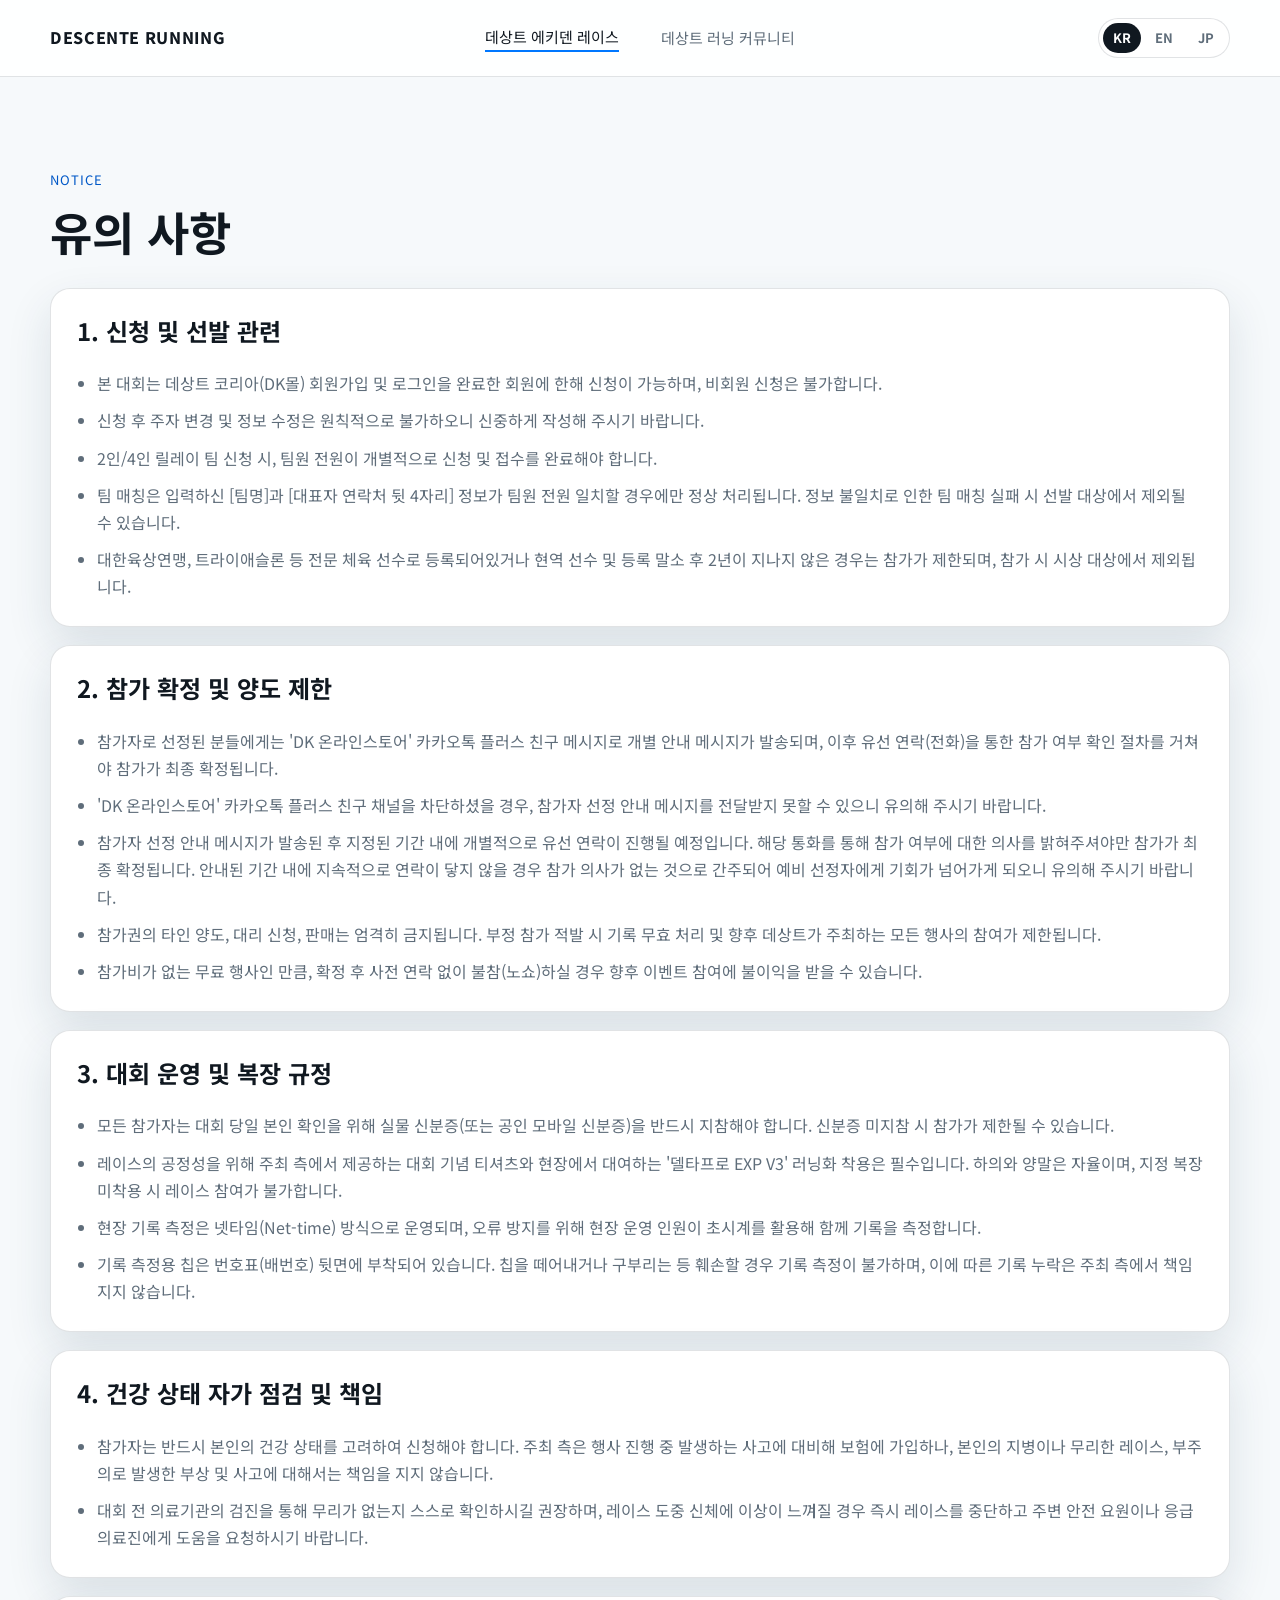
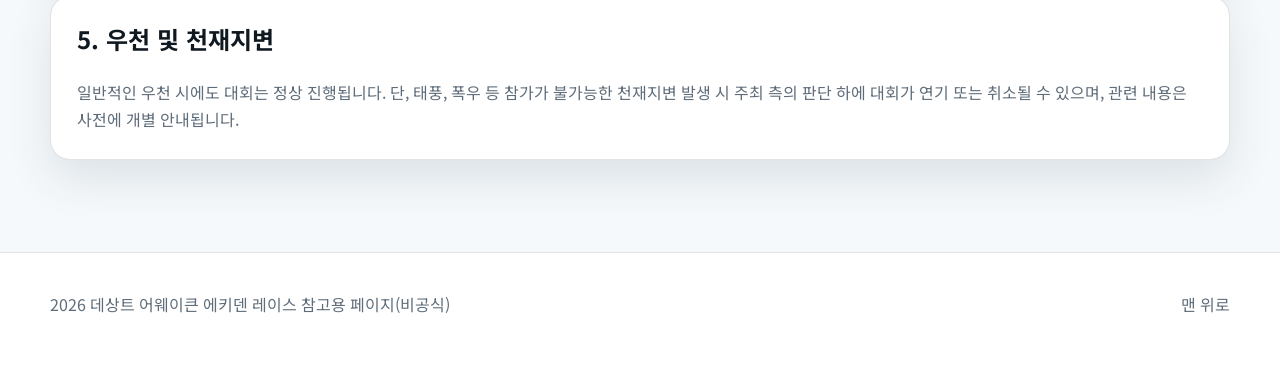
==== notice.html @ 78cc6387 "Add files via upload" ====
<!DOCTYPE html>
<html lang="ko">
<head>
  <meta charset="UTF-8" />
  <meta name="viewport" content="width=device-width, initial-scale=1.0" />
  <title>유의 사항 | 2026 데상트 어웨이큰 에키덴 레이스</title>
  <meta name="description" content="2026 데상트 어웨이큰 에키덴 레이스 유의 사항" />
  <link rel="preconnect" href="https://fonts.googleapis.com">
  <link rel="preconnect" href="https://fonts.gstatic.com" crossorigin>
  <link href="https://fonts.googleapis.com/css2?family=Noto+Sans+KR:wght@400;500;700;800&display=swap" rel="stylesheet">
  <link rel="stylesheet" href="styles.css" />
</head>
<body>
  <header class="site-header">
    <div class="container nav-wrap">
      <a href="index.html" class="brand">DESCENTE RUNNING</a>
      <button class="menu-toggle" aria-label="메뉴 열기">☰</button>
      <nav class="global-nav">
        <div class="nav-item" data-dropdown>
          <a class="nav-parent active" href="participation.html">데상트 에키덴 레이스</a>
          <div class="dropdown-menu">
            <a href="participation.html">참가 안내</a>
            <a href="race.html">레이스 운영</a>
            <a href="course.html">대회 코스</a>
            <a href="rules.html">규정</a>
            <a href="schedule.html">시간표</a>
            <a class="active" href="notice.html">유의 사항</a>
          </div>
        </div>
        <a href="drc.html">데상트 러닝 커뮤니티</a>
        <div class="language-switcher language-switcher-mobile" aria-label="언어 선택">
          <button type="button" data-lang="ko">KR</button>
          <button type="button" data-lang="en">EN</button>
          <button type="button" data-lang="ja">JP</button>
        </div>
      </nav>
      <div class="language-switcher language-switcher-desktop" aria-label="언어 선택">
        <button type="button" data-lang="ko">KR</button>
        <button type="button" data-lang="en">EN</button>
        <button type="button" data-lang="ja">JP</button>
      </div>
    </div>
  </header>

  <main id="top">
    <section class="section page-section">
      <div class="container">
        <div class="section-head">
          <p class="section-label">Notice</p>
          <h1>유의 사항</h1>
        </div>
        <div class="notice-stack">
          <article class="detail-card">
            <h3>1. 신청 및 선발 관련</h3>
            <ul>
              <li>본 대회는 데상트 코리아(DK몰) 회원가입 및 로그인을 완료한 회원에 한해 신청이 가능하며, 비회원 신청은 불가합니다.</li>
              <li>신청 후 주자 변경 및 정보 수정은 원칙적으로 불가하오니 신중하게 작성해 주시기 바랍니다.</li>
              <li>2인/4인 릴레이 팀 신청 시, 팀원 전원이 개별적으로 신청 및 접수를 완료해야 합니다.</li>
              <li>팀 매칭은 입력하신 [팀명]과 [대표자 연락처 뒷 4자리] 정보가 팀원 전원 일치할 경우에만 정상 처리됩니다. 정보 불일치로 인한 팀 매칭 실패 시 선발 대상에서 제외될 수 있습니다.</li>
              <li>대한육상연맹, 트라이애슬론 등 전문 체육 선수로 등록되어있거나 현역 선수 및 등록 말소 후 2년이 지나지 않은 경우는 참가가 제한되며, 참가 시 시상 대상에서 제외됩니다.</li>
            </ul>
          </article>

          <article class="detail-card">
            <h3>2. 참가 확정 및 양도 제한</h3>
            <ul>
              <li>참가자로 선정된 분들에게는 'DK 온라인스토어' 카카오톡 플러스 친구 메시지로 개별 안내 메시지가 발송되며, 이후 유선 연락(전화)을 통한 참가 여부 확인 절차를 거쳐야 참가가 최종 확정됩니다.</li>
              <li>'DK 온라인스토어' 카카오톡 플러스 친구 채널을 차단하셨을 경우, 참가자 선정 안내 메시지를 전달받지 못할 수 있으니 유의해 주시기 바랍니다.</li>
              <li>참가자 선정 안내 메시지가 발송된 후 지정된 기간 내에 개별적으로 유선 연락이 진행될 예정입니다. 해당 통화를 통해 참가 여부에 대한 의사를 밝혀주셔야만 참가가 최종 확정됩니다. 안내된 기간 내에 지속적으로 연락이 닿지 않을 경우 참가 의사가 없는 것으로 간주되어 예비 선정자에게 기회가 넘어가게 되오니 유의해 주시기 바랍니다.</li>
              <li>참가권의 타인 양도, 대리 신청, 판매는 엄격히 금지됩니다. 부정 참가 적발 시 기록 무효 처리 및 향후 데상트가 주최하는 모든 행사의 참여가 제한됩니다.</li>
              <li>참가비가 없는 무료 행사인 만큼, 확정 후 사전 연락 없이 불참(노쇼)하실 경우 향후 이벤트 참여에 불이익을 받을 수 있습니다.</li>
            </ul>
          </article>

          <article class="detail-card">
            <h3>3. 대회 운영 및 복장 규정</h3>
            <ul>
              <li>모든 참가자는 대회 당일 본인 확인을 위해 실물 신분증(또는 공인 모바일 신분증)을 반드시 지참해야 합니다. 신분증 미지참 시 참가가 제한될 수 있습니다.</li>
              <li>레이스의 공정성을 위해 주최 측에서 제공하는 대회 기념 티셔츠와 현장에서 대여하는 '델타프로 EXP V3' 러닝화 착용은 필수입니다. 하의와 양말은 자율이며, 지정 복장 미착용 시 레이스 참여가 불가합니다.</li>
              <li>현장 기록 측정은 넷타임(Net-time) 방식으로 운영되며, 오류 방지를 위해 현장 운영 인원이 초시계를 활용해 함께 기록을 측정합니다.</li>
              <li>기록 측정용 칩은 번호표(배번호) 뒷면에 부착되어 있습니다. 칩을 떼어내거나 구부리는 등 훼손할 경우 기록 측정이 불가하며, 이에 따른 기록 누락은 주최 측에서 책임지지 않습니다.</li>
            </ul>
          </article>

          <article class="detail-card">
            <h3>4. 건강 상태 자가 점검 및 책임</h3>
            <ul>
              <li>참가자는 반드시 본인의 건강 상태를 고려하여 신청해야 합니다. 주최 측은 행사 진행 중 발생하는 사고에 대비해 보험에 가입하나, 본인의 지병이나 무리한 레이스, 부주의로 발생한 부상 및 사고에 대해서는 책임을 지지 않습니다.</li>
              <li>대회 전 의료기관의 검진을 통해 무리가 없는지 스스로 확인하시길 권장하며, 레이스 도중 신체에 이상이 느껴질 경우 즉시 레이스를 중단하고 주변 안전 요원이나 응급 의료진에게 도움을 요청하시기 바랍니다.</li>
            </ul>
          </article>

          <article class="detail-card">
            <h3>5. 우천 및 천재지변</h3>
            <p>일반적인 우천 시에도 대회는 정상 진행됩니다. 단, 태풍, 폭우 등 참가가 불가능한 천재지변 발생 시 주최 측의 판단 하에 대회가 연기 또는 취소될 수 있으며, 관련 내용은 사전에 개별 안내됩니다.</p>
          </article>
        </div>
      </div>
    </section>
  </main>

  <footer class="site-footer">
    <div class="container footer-wrap">
      <p>2026 데상트 어웨이큰 에키덴 레이스 참고용 페이지(비공식)</p>
      <a href="#top">맨 위로</a>
    </div>
  </footer>

  <script src="script.js"></script>
</body>
</html>
---- styles.css ----
:root {
  --bg: #f6f9fb;
  --surface: #ffffff;
  --surface-2: #edf5f7;
  --line: rgba(13,31,45,0.12);
  --text: #101820;
  --muted: #5f6d7a;
  --accent: #0077ff;
  --accent-dark: #0058c7;
  --highlight: #c8ff3d;
  --container: 1180px;
  --radius: 20px;
  --shadow: 0 18px 45px rgba(24,56,84,0.12);
}
* { box-sizing: border-box; }
html { scroll-behavior: smooth; }
section[id] { scroll-margin-top: 96px; }
body { margin: 0; font-family: 'Noto Sans KR', sans-serif; background: var(--bg); color: var(--text); line-height: 1.7; }
a { color: inherit; text-decoration: none; }
button { font: inherit; }
img { max-width: 100%; display: block; }
.container { width: min(calc(100% - 40px), var(--container)); margin: 0 auto; }
.narrow { width: min(calc(100% - 40px), 860px); margin: 0 auto; }
.site-header { position: sticky; top: 0; z-index: 30; backdrop-filter: blur(16px); background: rgba(255,255,255,0.88); border-bottom: 1px solid var(--line); }
.nav-wrap { position: relative; display: flex; align-items: center; justify-content: flex-start; gap: 24px; min-height: 76px; }
.brand { position: relative; z-index: 2; font-weight: 800; letter-spacing: 0.04em; }
.global-nav { position: absolute; left: 50%; transform: translateX(-50%); display: flex; flex-wrap: wrap; align-items: center; justify-content: center; gap: 42px; color: var(--muted); font-size: 15px; }
.global-nav a:hover, .global-nav a.active, .nav-parent:hover, .nav-parent.active { color: var(--text); }
.global-nav a.active, .nav-parent.active { border-bottom: 2px solid var(--accent); }
.nav-item { position: relative; }
.nav-parent { display: inline-flex; align-items: center; gap: 6px; padding: 0; border: 0; background: transparent; color: var(--muted); cursor: pointer; }
.dropdown-menu { display: none; position: absolute; top: 100%; left: 50%; transform: translateX(-50%); min-width: 180px; padding: 10px; border: 1px solid var(--line); border-radius: 16px; background: rgba(255,255,255,0.98); box-shadow: var(--shadow); }
.dropdown-menu a { display: block; padding: 9px 12px; border-radius: 10px; white-space: nowrap; color: var(--muted); }
.dropdown-menu a:hover, .dropdown-menu a.active { color: var(--accent-dark); background: rgba(0,119,255,0.09); border-bottom: 0; }
.nav-item.open .dropdown-menu, .nav-item:hover .dropdown-menu, .nav-item:focus-within .dropdown-menu { display: block; }
.menu-toggle { display: none; background: transparent; color: var(--text); border: 1px solid var(--line); border-radius: 12px; padding: 8px 12px; }
.language-switcher { display: inline-flex; align-items: center; gap: 4px; padding: 4px; border: 1px solid var(--line); border-radius: 999px; background: rgba(255,255,255,0.86); }
.language-switcher button { min-width: 38px; min-height: 30px; padding: 0 8px; border: 0; border-radius: 999px; background: transparent; color: var(--muted); font-size: 13px; font-weight: 700; cursor: pointer; }
.language-switcher button.active { background: var(--text); color: #fff; }
.language-switcher-desktop { position: relative; z-index: 2; margin-left: auto; }
.language-switcher-mobile { display: none; }
.hero { padding: 88px 0 56px; background: radial-gradient(circle at top right, rgba(200,255,61,0.45), transparent 30%), linear-gradient(180deg, #e5f5ff 0%, #f6f9fb 100%); }
.hero-grid { display: grid; grid-template-columns: 1.3fr 0.9fr; gap: 28px; align-items: stretch; }
.eyebrow, .section-label { color: var(--accent-dark); text-transform: uppercase; letter-spacing: 0.08em; font-size: 13px; margin: 0 0 14px; }
.hero h1 { font-size: clamp(38px, 6vw, 72px); line-height: 1.05; margin: 0 0 20px; }
.lead, .section-desc { color: var(--muted); font-size: 18px; margin: 0; }
.hero-actions { display: flex; flex-wrap: wrap; gap: 12px; margin-top: 28px; }
.btn { display: inline-flex; align-items: center; justify-content: center; min-height: 50px; padding: 0 20px; border-radius: 999px; font-weight: 700; border: 1px solid transparent; }
.btn.primary { background: var(--accent); color: #fff; }
.btn.ghost { border-color: var(--line); }
.form-action { margin-top: 18px; display: flex; justify-content: center; }
.hero-panel { display: grid; gap: 14px; }
.stat-card, .info-card, .detail-card, .table-card, .notice-box, .course-placeholder { background: var(--surface); border: 1px solid var(--line); border-radius: var(--radius); box-shadow: var(--shadow); }
.stat-card { padding: 22px; }
.stat-card span, .info-card span { display: block; color: var(--muted); font-size: 14px; margin-bottom: 10px; }
.stat-card strong, .info-card strong { font-size: 21px; line-height: 1.4; }
.stat-card.accent { background: linear-gradient(135deg, rgba(0,119,255,0.12), rgba(200,255,61,0.32)); }
.quick-links { padding: 0 0 12px; }
.quick-grid { display: grid; grid-template-columns: repeat(4, 1fr); gap: 14px; }
.quick-grid a { padding: 18px 20px; border-radius: 16px; border: 1px solid var(--line); background: var(--surface); text-align: center; color: var(--muted); }
.quick-grid a:hover { color: var(--accent-dark); border-color: rgba(0,119,255,0.35); }
.section { padding: 92px 0; }
.section.alt { background: #edf5f7; }
.section-head { margin-bottom: 30px; }
.section h1, .section h2 { font-size: clamp(28px, 4vw, 46px); line-height: 1.15; margin: 0; }
.participation-page .section-head { margin-bottom: 34px; }
.participation-page .tabs { display: grid; gap: 22px; }
.participation-page .tabs .tab-buttons { margin-bottom: 0; gap: 12px; }
.participation-page .tab-btn { min-height: 48px; padding: 12px 20px; }
.participation-page .tab-panel.active { display: grid; gap: 20px; }
.participation-page .table-card,
.participation-page .notice-box { margin-top: 0; }
.participation-page .table-card h3,
.participation-page .notice-box h3 { margin-bottom: 14px; }
.participation-page .application-box p { margin: 2px 0 0; line-height: 1.75; }
.participation-page .form-action { margin-top: 6px; justify-content: flex-start; }
.participation-page .crew-link-grid { margin-top: 4px; }
.intro-section { min-height: calc(100vh - 139px); display: flex; align-items: center; background: radial-gradient(circle at top right, rgba(200,255,61,0.50), transparent 30%), radial-gradient(circle at left top, rgba(0,119,255,0.14), transparent 34%), linear-gradient(180deg, #e9f7ff 0%, #f6f9fb 100%); }
.intro-section h1 { font-size: clamp(40px, 6vw, 72px); line-height: 1.05; }
.intro-copy { color: var(--muted); font-size: 18px; margin: 18px 0 0; }
.home-info-head { margin-top: 42px; margin-bottom: 16px; }
.home-info-head h2 { font-size: clamp(26px, 3.4vw, 40px); }
.event-summary-table { margin-top: 0; }
.event-summary-table table { min-width: 0; }
.event-summary-table th { width: 140px; }
.home-division-head { margin-top: 34px; margin-bottom: 16px; }
.home-division-head h3 { margin: 0; font-size: clamp(26px, 3.4vw, 40px); line-height: 1.15; }
.division-table-desktop { margin-top: 0; }
.division-table-mobile { display: none; }
.home-info-actions { display: flex; flex-wrap: wrap; justify-content: center; gap: 12px; margin-top: 18px; }
.page-section { min-height: calc(100vh - 139px); }
.race-subnav { display: flex; flex-wrap: wrap; gap: 10px; margin: 0 0 28px; }
.race-subnav a { display: inline-flex; align-items: center; justify-content: center; min-height: 44px; padding: 0 16px; border: 1px solid var(--line); border-radius: 999px; color: var(--muted); background: var(--surface); font-weight: 700; }
.race-subnav a:hover { color: #fff; background: var(--accent); border-color: transparent; }
.video-wrap { margin-top: 28px; border-radius: 24px; overflow: hidden; border: 1px solid var(--line); }
.video-wrap iframe { width: 100%; aspect-ratio: 16 / 9; border: 0; }
.card-grid { display: grid; gap: 20px; }
.card-grid.four { grid-template-columns: repeat(4, 1fr); }
.card-grid.three { grid-template-columns: repeat(3, 1fr); }
.card-grid.two { grid-template-columns: repeat(2, 1fr); }
.info-card, .detail-card { padding: 26px; }
.detail-card h3, .table-card h3 { margin-top: 0; font-size: 24px; line-height: 1.3; }
.detail-card ul, .accordion-body ul { margin: 0; padding-left: 20px; color: var(--muted); }
.detail-card li + li { margin-top: 10px; }
.detail-card p { color: var(--muted); margin: 0; }
.notice-stack { display: grid; gap: 18px; }
.rules-stack .detail-card { display: grid; gap: 18px; }
.rules-stack .detail-card > * { margin-top: 0; margin-bottom: 0; }
.rules-stack .detail-card h2 { font-size: clamp(24px, 3vw, 34px); }
.race-format-stack { display: grid; gap: 22px; }
.tabs .detail-card.tab-panel.active { display: grid; gap: 24px; }
.tabs .detail-card.tab-panel.active > * { margin-top: 0; margin-bottom: 0; }
.compact-head { margin-bottom: 18px; }
.compact-head h2 { font-size: clamp(24px, 3vw, 36px); }
.tabs .detail-card.tab-panel.active .compact-head { margin-bottom: 0; }
.info-block { margin-top: 22px; }
.tabs .detail-card.tab-panel.active .info-block { margin-top: 0; }
.info-block h3 { margin: 0 0 12px; font-size: 24px; }
.info-block h4 { margin: 18px 0 8px; font-size: 18px; }
.info-block p { margin: 0 0 12px; color: var(--muted); }
.info-block p:last-child { margin-bottom: 0; }
.info-block ul { margin: 0; padding-left: 20px; color: var(--muted); }
.info-block ul + p { margin-top: 12px; }
.info-block li + li { margin-top: 10px; }
.reward-box { margin-top: 18px; padding: 16px; border-radius: 16px; background: rgba(200,255,61,0.24); border: 1px solid rgba(0,119,255,0.14); }
.reward-box p { margin: 6px 0; }
.table-card { padding: 26px; margin-top: 20px; }
.table-card table { width: 100%; border-collapse: collapse; min-width: 720px; }
.table-card.compact-table { overflow-x: auto; }
.table-card.compact-table table { min-width: 520px; }
.table-card.inline-table { margin-top: 0; padding: 0; border: 0; border-radius: 0; box-shadow: none; background: transparent; }
.table-card.inline-table table { min-width: 520px; }
.table-card.inline-table h3 { margin-bottom: 12px; }
.table-card th, .table-card td { text-align: left; padding: 15px 14px; border-bottom: 1px solid var(--line); vertical-align: top; }
.table-card th { color: var(--text); font-size: 14px; width: 180px; }
.table-card td { color: var(--muted); font-size: 15px; }
.drc-program-table table { min-width: 680px; }
.drc-program-table th,
.drc-program-table td { padding: 14px 10px; }
.drc-program-table th:first-child,
.drc-program-table td:first-child { width: 52px; text-align: center; }
.drc-program-table th:nth-child(2),
.drc-program-table td:nth-child(2) { width: 120px; }
.drc-program-table th:nth-child(3),
.drc-program-table td:nth-child(3) { width: 92px; white-space: nowrap; }
.drc-program-table th:nth-child(4),
.drc-program-table td:nth-child(4) { width: 110px; white-space: nowrap; }
.table-note { margin: 12px 0 0; color: var(--muted); font-size: 15px; }
.scrollable { overflow-x: auto; }
.top-gap { margin-top: 32px; }
.tabs { display: grid; gap: 22px; }
.tabs .tab-buttons { display: flex; flex-wrap: wrap; gap: 12px; margin-bottom: 0; }
.tab-btn { border: 1px solid var(--line); border-radius: 999px; background: var(--surface); color: var(--muted); padding: 12px 18px; min-height: 48px; cursor: pointer; }
.tab-btn.active { background: var(--accent); color: #fff; border-color: transparent; font-weight: 700; }
.tab-panel { display: none; }
.tab-panel.active { display: block; }
.notice-box { padding: 24px; color: var(--text); background: linear-gradient(135deg, rgba(0,119,255,0.10), rgba(200,255,61,0.24)); }
.notice-box.compact { margin-top: 20px; }
.notice-box h3 { margin: 0 0 12px; font-size: 24px; }
.application-box { background: var(--surface); }
.application-steps { margin: 0 0 14px; padding: 0; list-style: none; display: grid; gap: 10px; counter-reset: application-step; }
.application-steps li { position: relative; padding: 12px 16px 12px 52px; border: 1px solid var(--line); border-radius: 16px; background: rgba(0,119,255,0.04); color: var(--text); font-weight: 700; }
.application-steps li::before { counter-increment: application-step; content: counter(application-step); position: absolute; left: 14px; top: 50%; width: 26px; height: 26px; border-radius: 999px; background: var(--accent); color: #fff; font-size: 13px; font-weight: 800; display: grid; place-items: center; transform: translateY(-50%); }
.crew-link-grid { display: grid; grid-template-columns: repeat(2, minmax(0, 1fr)); gap: 10px; }
.crew-link-grid a { display: block; padding: 14px 16px; border: 1px solid var(--line); border-radius: 16px; background: rgba(0,119,255,0.04); color: var(--text); font-weight: 700; text-decoration: none; transition: border-color 0.2s ease, transform 0.2s ease, background 0.2s ease; }
.crew-link-grid a:hover,
.crew-link-grid a:focus-visible { border-color: var(--accent); background: rgba(0,119,255,0.08); transform: translateY(-1px); }
.dress-code-box h3 { margin: 0 0 12px; font-size: 24px; }
.dress-code-box h4 { margin: 18px 0 8px; font-size: 18px; }
.dress-code-box p { margin: 0 0 12px; color: var(--text); }
.dress-code-box p:last-child { margin-bottom: 0; }
.dress-code-box ul { margin: 0; padding-left: 20px; color: var(--text); }
.dress-code-box li + li { margin-top: 10px; }
.bracket-card { margin-top: 18px; }
.tournament-bracket { display: grid; grid-template-columns: minmax(280px, 1fr) 72px minmax(240px, 0.9fr); gap: 18px; align-items: stretch; }
.bracket-round { display: grid; gap: 14px; }
.final-round { align-content: center; }
.bracket-round-title { margin: 0; color: var(--accent-dark); font-size: 13px; font-weight: 800; letter-spacing: 0.08em; text-transform: uppercase; }
.bracket-match { position: relative; padding: 18px; border: 1px solid var(--line); border-radius: 18px; background: rgba(255,255,255,0.88); box-shadow: var(--shadow); }
.bracket-match-title { margin: 0 0 6px; font-size: 18px; font-weight: 800; color: var(--text); }
.bracket-match-body { margin: 0; color: var(--muted); font-size: 15px; }
.bracket-match-note { margin: 10px 0 0; color: var(--accent-dark); font-size: 13px; font-weight: 700; }
.bracket-connectors { position: relative; display: grid; grid-template-rows: repeat(3, 1fr); align-items: center; min-height: 320px; }
.bracket-connectors::before { content: ""; position: absolute; left: 18px; top: 16.666%; bottom: 16.666%; width: 2px; background: var(--line-strong, var(--accent)); }
.bracket-connectors::after { content: ""; position: absolute; left: 18px; top: 50%; width: 36px; height: 2px; background: var(--line-strong, var(--accent)); transform: translateY(-50%); }
.bracket-connectors span { display: block; width: 20px; height: 2px; background: var(--line-strong, var(--accent)); }
.championship-match { min-height: 220px; display: grid; align-content: center; }
.bracket-team-list { margin: 4px 0 0; padding-left: 18px; color: var(--muted); }
.bracket-team-list li + li { margin-top: 8px; }
.accordion { display: grid; gap: 14px; }
.accordion-item { border: 1px solid var(--line); border-radius: 18px; overflow: hidden; background: var(--surface); box-shadow: var(--shadow); }
.accordion-header { width: 100%; background: transparent; color: var(--text); border: 0; padding: 20px 22px; text-align: left; font-weight: 700; cursor: pointer; }
.accordion-body { display: none; padding: 0 22px 22px; }
.accordion-item.open .accordion-body { display: block; }
.course-placeholder { min-height: 260px; display: grid; place-items: center; text-align: center; padding: 32px; border-style: dashed; }
.course-placeholder p { font-size: 28px; margin: 0 0 10px; }
.course-placeholder span { color: var(--muted); }
.site-footer { padding: 22px 0 40px; border-top: 1px solid var(--line); background: #fff; }
.footer-wrap { display: flex; justify-content: space-between; align-items: center; gap: 16px; color: var(--muted); }
@media (max-width: 1024px) { .hero-grid, .card-grid.four, .card-grid.three, .card-grid.two, .quick-grid { grid-template-columns: 1fr 1fr; } }
@media (max-width: 780px) {
  .menu-toggle { display: inline-flex; margin-left: auto; }
  .global-nav { display: none; position: absolute; top: 76px; right: 20px; left: 20px; transform: none; padding: 16px; background: rgba(255,255,255,0.98); border: 1px solid var(--line); border-radius: 18px; flex-direction: column; gap: 18px; text-align: center; }
  .global-nav.open { display: flex; }
  .language-switcher-desktop { display: none; }
  .language-switcher-mobile { display: inline-flex; justify-content: center; align-self: center; margin-top: 2px; }
  .nav-item { width: 100%; }
  .nav-parent { width: 100%; justify-content: center; min-height: 38px; }
  .global-nav > a { text-align: center; }
  .dropdown-menu { position: static; display: none; transform: none; min-width: 0; margin-top: 8px; padding: 8px; box-shadow: none; background: rgba(0,119,255,0.06); }
  .nav-item:hover .dropdown-menu,
  .nav-item:focus-within .dropdown-menu { display: none; }
  .nav-item.open .dropdown-menu { display: grid; }
  .dropdown-menu a { white-space: normal; }
  .section { padding: 76px 0; }
  .section-head { margin-bottom: 24px; }
  .table-card { padding: 18px; }
  .table-card table,
  .table-card.compact-table table,
  .table-card.inline-table table { min-width: 0; }
  .table-card thead { display: none; }
  .table-card tr { display: grid; gap: 6px; padding: 14px 0; border-bottom: 1px solid var(--line); }
  .table-card th,
  .table-card td { display: block; width: 100%; padding: 0; border-bottom: 0; }
  .table-card th { color: var(--accent-dark); font-size: 13px; }
  .table-card td { font-size: 15px; }
  .table-card td:first-child { color: var(--accent-dark); font-weight: 700; font-size: 13px; }
  .table-card td[rowspan] { grid-row: auto; }
  .tabs { gap: 18px; }
  .tabs .tab-buttons { gap: 10px; }
  .tab-btn { width: 100%; justify-content: center; min-height: 46px; }
  .notice-box { padding: 20px; }
  .drc-program-table th:first-child,
  .drc-program-table td:first-child,
  .drc-program-table th:nth-child(2),
  .drc-program-table td:nth-child(2),
  .drc-program-table th:nth-child(3),
  .drc-program-table td:nth-child(3),
  .drc-program-table th:nth-child(4),
  .drc-program-table td:nth-child(4) { width: 100%; text-align: left; }
  .tournament-bracket { grid-template-columns: 1fr; gap: 12px; }
  .bracket-connectors { min-height: 40px; }
  .bracket-connectors::before { left: 50%; top: 10px; width: 2px; height: 20px; transform: translateX(-50%); }
  .bracket-connectors::after { display: none; }
  .bracket-connectors span { display: none; }
  .championship-match { min-height: 0; }
  .application-steps li { padding: 12px 14px 12px 48px; }
  .crew-link-grid { grid-template-columns: 1fr; }
  .participation-page .section-head { margin-bottom: 28px; }
  .participation-page .tabs { gap: 18px; }
  .participation-page .tab-panel.active { gap: 18px; }
  .participation-page .form-action { justify-content: center; margin-top: 2px; }
  .home-info-head,
  .home-division-head { margin-bottom: 12px; }
  .home-division-head { margin-top: 26px; }
  .home-division-head .section-label { margin-bottom: 8px; }
  .division-table-desktop { display: none; }
  .division-table-mobile { display: grid; gap: 14px; }
  .division-table-mobile .table-card { margin-top: 0; }
  .hero-grid, .card-grid.four, .card-grid.three, .card-grid.two, .quick-grid { grid-template-columns: 1fr; }
  .footer-wrap { display: grid; grid-template-columns: 1fr; gap: 6px; }
  .hero { padding-top: 60px; }
  .lead, .intro-copy, .section-desc { font-size: 16px; }
}
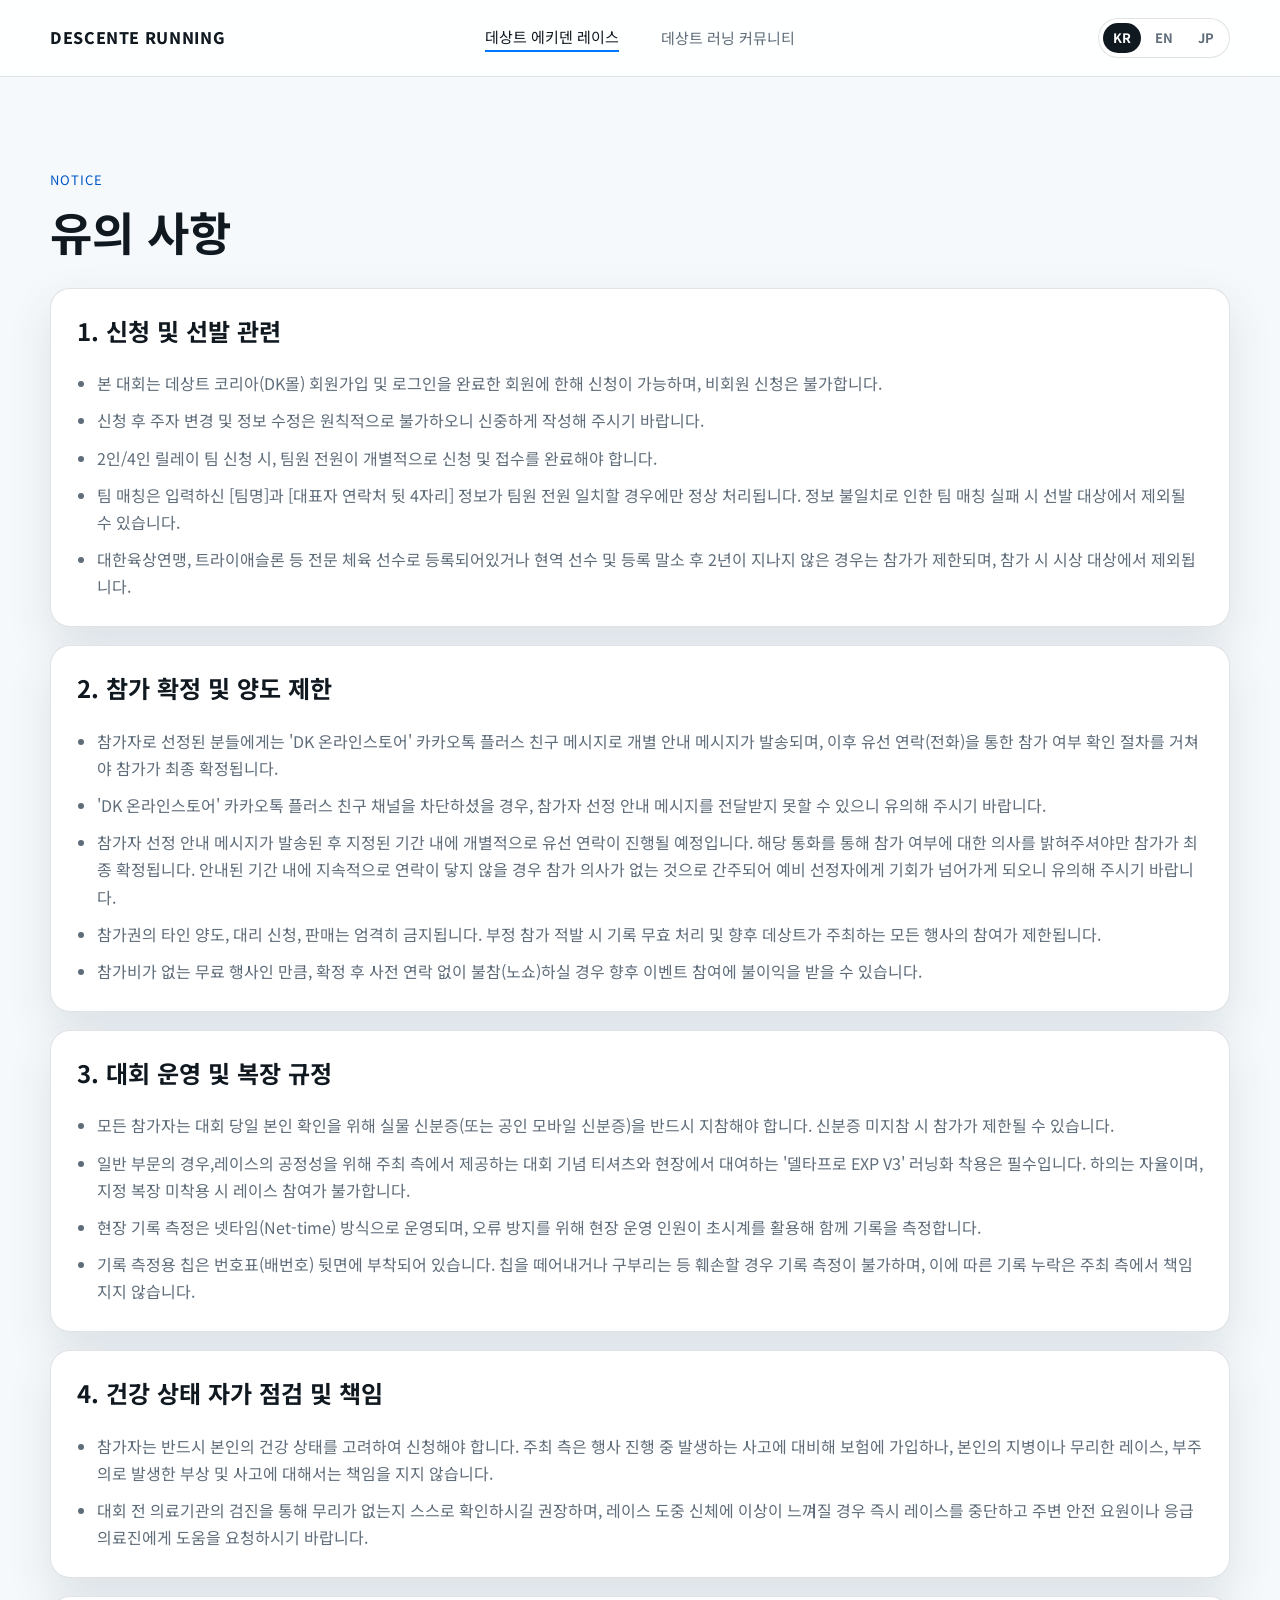
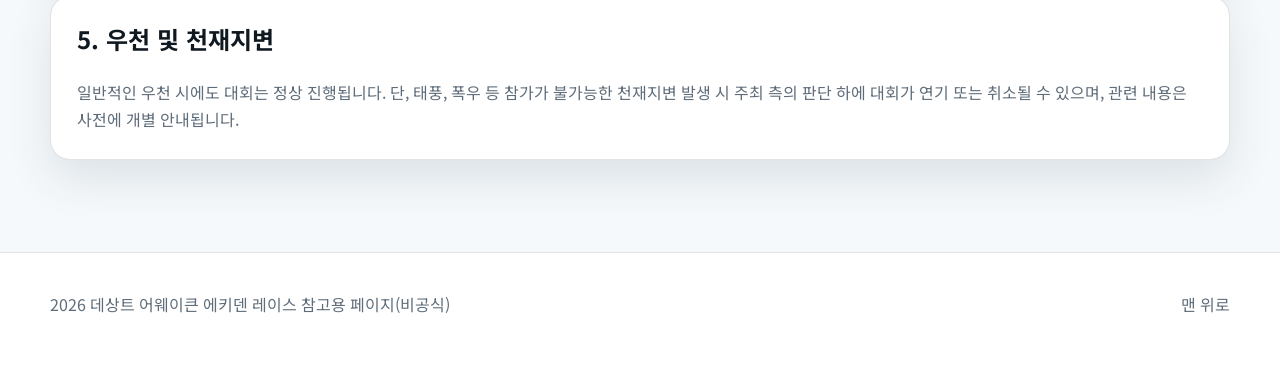
==== commit e24bd2ee: "Update notice page content" ====
--- a/notice.html
+++ b/notice.html
@@ -76,7 +76,7 @@
             <h3>3. 대회 운영 및 복장 규정</h3>
             <ul>
               <li>모든 참가자는 대회 당일 본인 확인을 위해 실물 신분증(또는 공인 모바일 신분증)을 반드시 지참해야 합니다. 신분증 미지참 시 참가가 제한될 수 있습니다.</li>
-              <li>레이스의 공정성을 위해 주최 측에서 제공하는 대회 기념 티셔츠와 현장에서 대여하는 '델타프로 EXP V3' 러닝화 착용은 필수입니다. 하의와 양말은 자율이며, 지정 복장 미착용 시 레이스 참여가 불가합니다.</li>
+              <li>일반 부문의 경우,레이스의 공정성을 위해 주최 측에서 제공하는 대회 기념 티셔츠와 현장에서 대여하는 '델타프로 EXP V3' 러닝화 착용은 필수입니다. 하의는 자율이며, 지정 복장 미착용 시 레이스 참여가 불가합니다.</li>
               <li>현장 기록 측정은 넷타임(Net-time) 방식으로 운영되며, 오류 방지를 위해 현장 운영 인원이 초시계를 활용해 함께 기록을 측정합니다.</li>
               <li>기록 측정용 칩은 번호표(배번호) 뒷면에 부착되어 있습니다. 칩을 떼어내거나 구부리는 등 훼손할 경우 기록 측정이 불가하며, 이에 따른 기록 누락은 주최 측에서 책임지지 않습니다.</li>
             </ul>
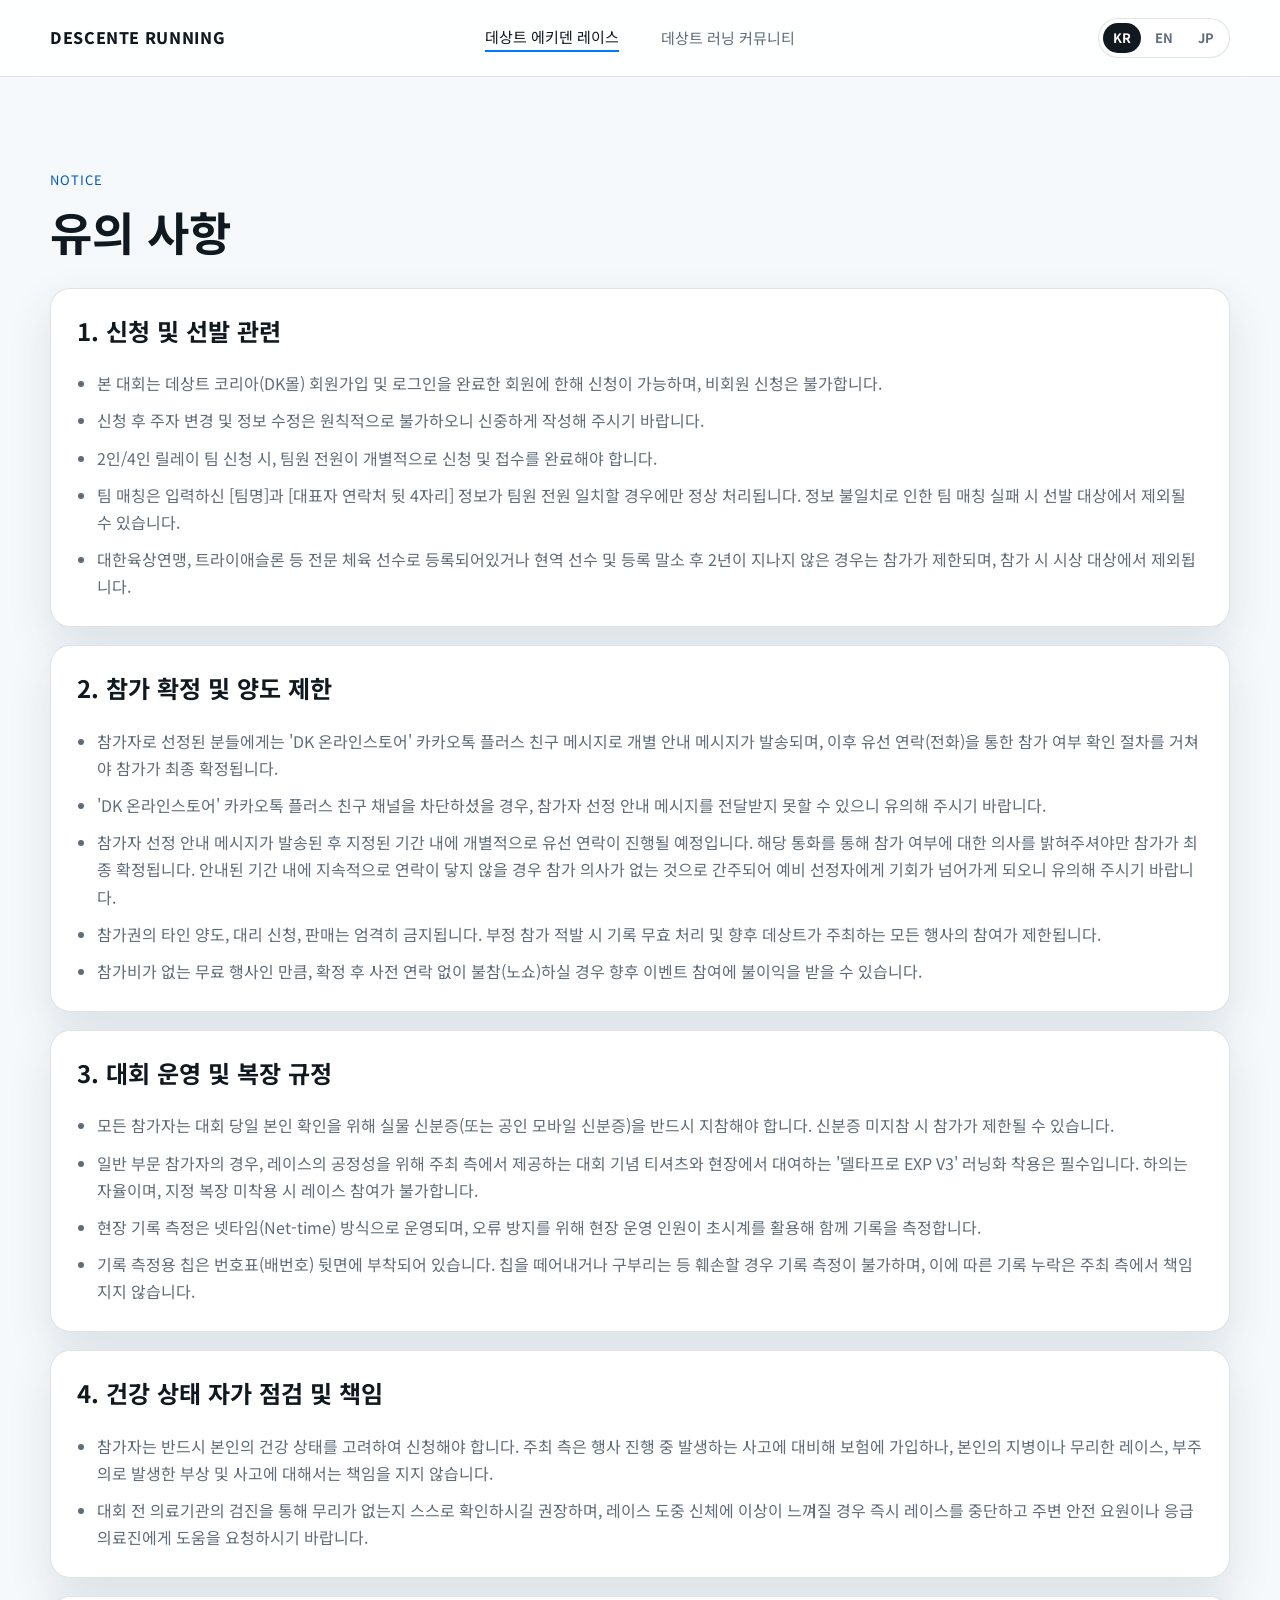
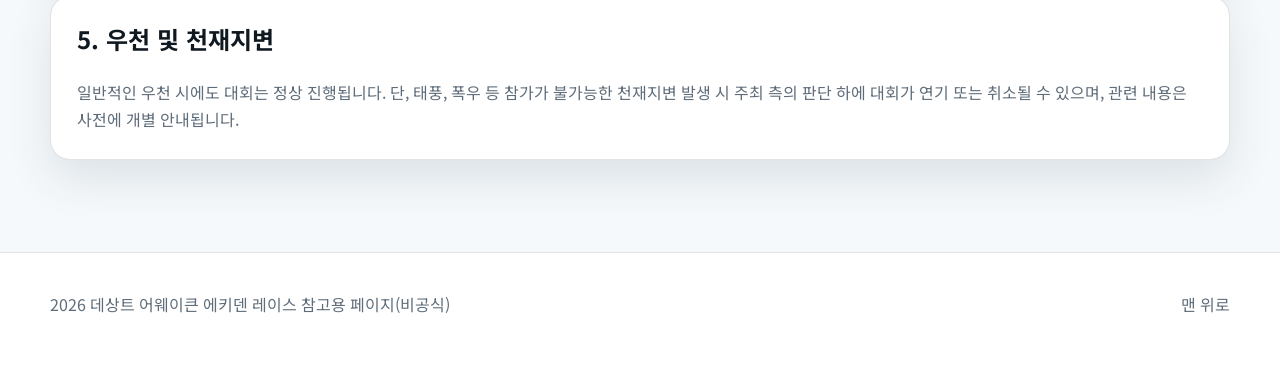
==== commit dbd99596: "수정 내용" ====
--- a/notice.html
+++ b/notice.html
@@ -76,7 +76,7 @@
             <h3>3. 대회 운영 및 복장 규정</h3>
             <ul>
               <li>모든 참가자는 대회 당일 본인 확인을 위해 실물 신분증(또는 공인 모바일 신분증)을 반드시 지참해야 합니다. 신분증 미지참 시 참가가 제한될 수 있습니다.</li>
-              <li>일반 부문의 경우,레이스의 공정성을 위해 주최 측에서 제공하는 대회 기념 티셔츠와 현장에서 대여하는 '델타프로 EXP V3' 러닝화 착용은 필수입니다. 하의는 자율이며, 지정 복장 미착용 시 레이스 참여가 불가합니다.</li>
+              <li>일반 부문 참가자의 경우, 레이스의 공정성을 위해 주최 측에서 제공하는 대회 기념 티셔츠와 현장에서 대여하는 '델타프로 EXP V3' 러닝화 착용은 필수입니다. 하의는 자율이며, 지정 복장 미착용 시 레이스 참여가 불가합니다.</li>
               <li>현장 기록 측정은 넷타임(Net-time) 방식으로 운영되며, 오류 방지를 위해 현장 운영 인원이 초시계를 활용해 함께 기록을 측정합니다.</li>
               <li>기록 측정용 칩은 번호표(배번호) 뒷면에 부착되어 있습니다. 칩을 떼어내거나 구부리는 등 훼손할 경우 기록 측정이 불가하며, 이에 따른 기록 누락은 주최 측에서 책임지지 않습니다.</li>
             </ul>
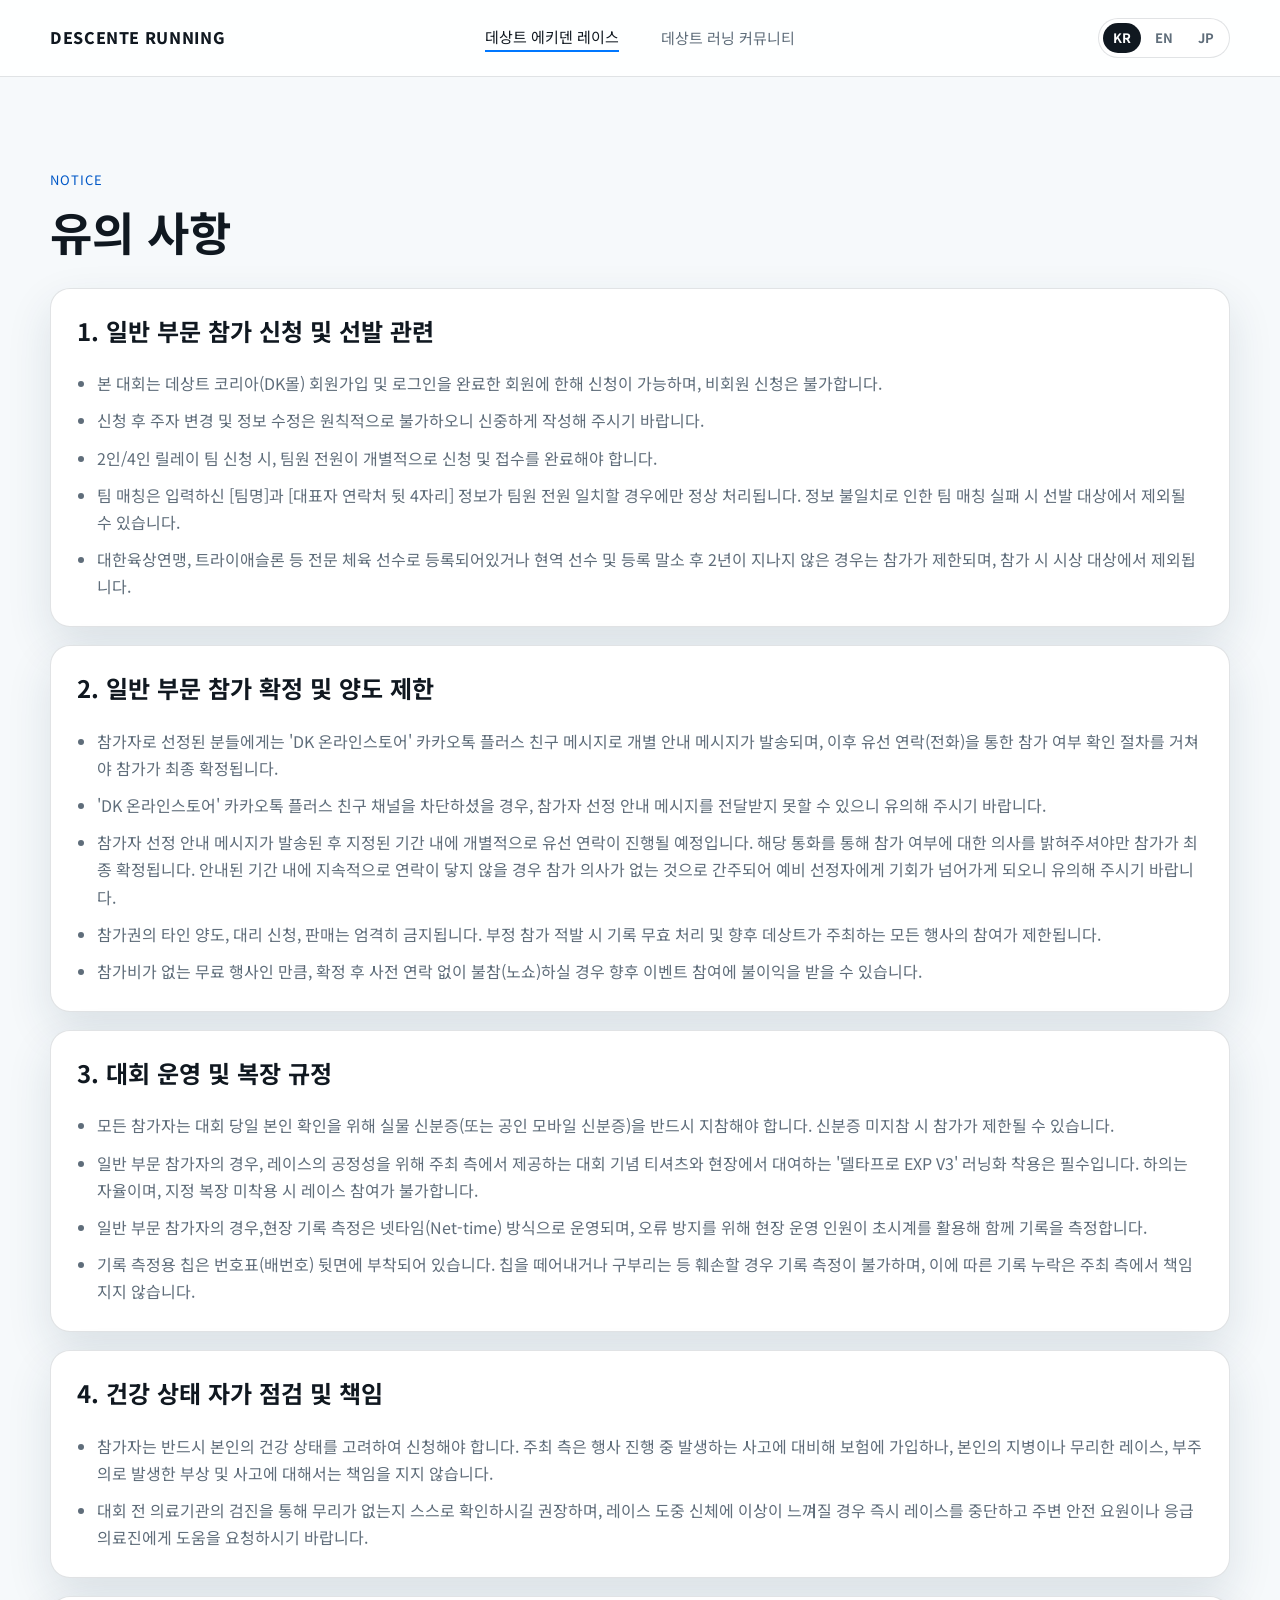
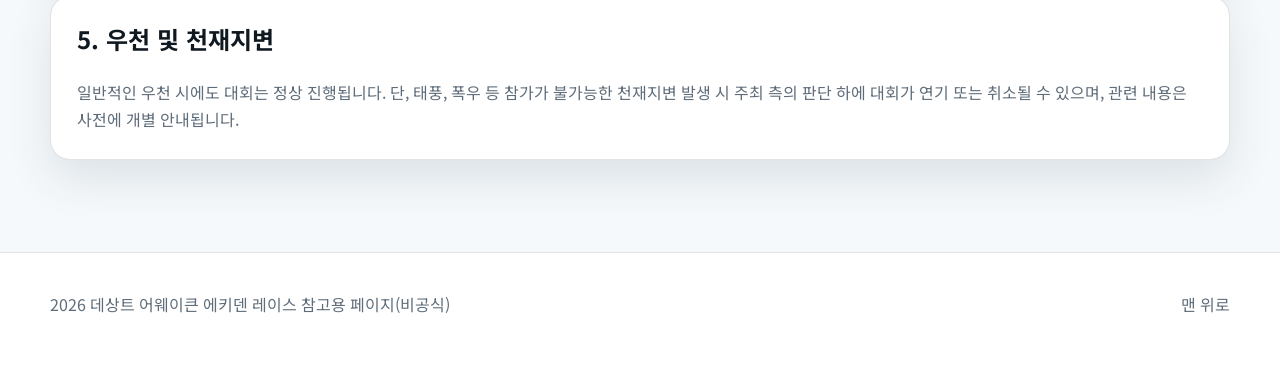
==== commit f52261f0: "Update homepage content" ====
--- a/notice.html
+++ b/notice.html
@@ -51,7 +51,7 @@
         </div>
         <div class="notice-stack">
           <article class="detail-card">
-            <h3>1. 신청 및 선발 관련</h3>
+            <h3>1. 일반 부문 참가 신청 및 선발 관련</h3>
             <ul>
               <li>본 대회는 데상트 코리아(DK몰) 회원가입 및 로그인을 완료한 회원에 한해 신청이 가능하며, 비회원 신청은 불가합니다.</li>
               <li>신청 후 주자 변경 및 정보 수정은 원칙적으로 불가하오니 신중하게 작성해 주시기 바랍니다.</li>
@@ -62,7 +62,7 @@
           </article>
 
           <article class="detail-card">
-            <h3>2. 참가 확정 및 양도 제한</h3>
+            <h3>2. 일반 부문 참가 확정 및 양도 제한</h3>
             <ul>
               <li>참가자로 선정된 분들에게는 'DK 온라인스토어' 카카오톡 플러스 친구 메시지로 개별 안내 메시지가 발송되며, 이후 유선 연락(전화)을 통한 참가 여부 확인 절차를 거쳐야 참가가 최종 확정됩니다.</li>
               <li>'DK 온라인스토어' 카카오톡 플러스 친구 채널을 차단하셨을 경우, 참가자 선정 안내 메시지를 전달받지 못할 수 있으니 유의해 주시기 바랍니다.</li>
@@ -77,7 +77,7 @@
             <ul>
               <li>모든 참가자는 대회 당일 본인 확인을 위해 실물 신분증(또는 공인 모바일 신분증)을 반드시 지참해야 합니다. 신분증 미지참 시 참가가 제한될 수 있습니다.</li>
               <li>일반 부문 참가자의 경우, 레이스의 공정성을 위해 주최 측에서 제공하는 대회 기념 티셔츠와 현장에서 대여하는 '델타프로 EXP V3' 러닝화 착용은 필수입니다. 하의는 자율이며, 지정 복장 미착용 시 레이스 참여가 불가합니다.</li>
-              <li>현장 기록 측정은 넷타임(Net-time) 방식으로 운영되며, 오류 방지를 위해 현장 운영 인원이 초시계를 활용해 함께 기록을 측정합니다.</li>
+              <li>일반 부문 참가자의 경우,현장 기록 측정은 넷타임(Net-time) 방식으로 운영되며, 오류 방지를 위해 현장 운영 인원이 초시계를 활용해 함께 기록을 측정합니다.</li>
               <li>기록 측정용 칩은 번호표(배번호) 뒷면에 부착되어 있습니다. 칩을 떼어내거나 구부리는 등 훼손할 경우 기록 측정이 불가하며, 이에 따른 기록 누락은 주최 측에서 책임지지 않습니다.</li>
             </ul>
           </article>
